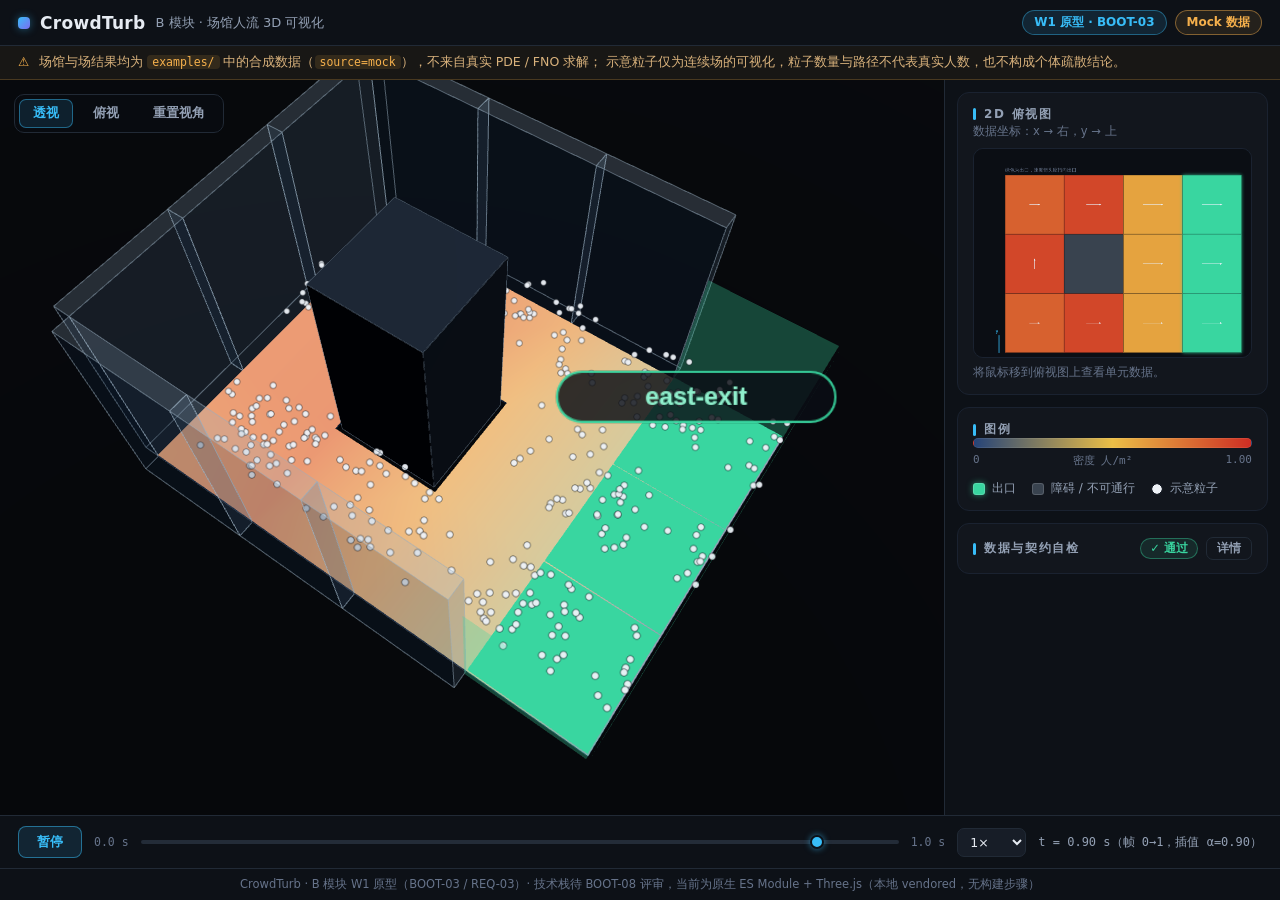
==== apps/web/prototype/index.html @ aa918a08 "feat: B 模块 W1 可视化原型（BOOT-03 / REQ-03） 读取 examples/ 的 Mock 场馆与场结果，交付可演示可视化页面： - 3D 场馆（半透明墙体、障碍、出口高亮）、" ====
<!DOCTYPE html>
<html lang="zh-CN">
<head>
  <meta charset="UTF-8" />
  <meta name="viewport" content="width=device-width, initial-scale=1.0" />
  <title>CrowdTurb — B 模块可视化原型（Mock 数据）</title>
  <link rel="stylesheet" href="./style.css" />
  <script type="importmap">
    {
      "imports": {
        "three": "./lib/three.module.js",
        "three/addons/": "./lib/"
      }
    }
  </script>
</head>
<body>
  <header class="app-header">
    <div class="brand">
      <span class="brand-mark" aria-hidden="true"></span>
      <span class="brand-name">CrowdTurb</span>
      <span class="brand-sub">B 模块 · 场馆人流 3D 可视化</span>
    </div>
    <div class="header-badges">
      <span class="badge badge-w1">W1 原型 · BOOT-03</span>
      <span class="badge badge-mock">Mock 数据</span>
    </div>
  </header>

  <div class="mock-banner" role="note">
    <span class="mock-banner-icon" aria-hidden="true">⚠</span>
    <span>
      场馆与场结果均为 <code>examples/</code> 中的合成数据（<code>source=mock</code>），不来自真实 PDE / FNO 求解；
      示意粒子仅为连续场的可视化，粒子数量与路径不代表真实人数，也不构成个体疏散结论。
    </span>
  </div>

  <main class="layout">
    <section id="viewport-3d" class="viewport-3d" aria-label="3D 场馆视图">
      <div class="view-toolbar" role="group" aria-label="视角切换">
        <button id="btn-view-persp" type="button" class="view-btn active">透视</button>
        <button id="btn-view-top" type="button" class="view-btn">俯视</button>
        <button id="btn-view-reset" type="button" class="view-btn">重置视角</button>
      </div>
    </section>

    <aside class="sidebar">
      <div class="panel">
        <h2>2D 俯视图</h2>
        <p class="hint hint-inline">数据坐标：x → 右，y → 上</p>
        <canvas id="view-2d" width="640" height="480"></canvas>
        <p id="cell-info" class="hint">将鼠标移到俯视图上查看单元数据。</p>
      </div>

      <div class="panel">
        <h2>图例</h2>
        <div class="legend-gradient">
          <span id="legend-threshold" class="legend-notch" hidden></span>
        </div>
        <div class="legend-scale-labels">
          <span>0</span>
          <span>密度 人/m²</span>
          <span id="legend-dmax">—</span>
        </div>
        <div class="legend-items">
          <div class="legend-item"><span class="swatch exit"></span>出口</div>
          <div class="legend-item"><span class="swatch obstacle"></span>障碍 / 不可通行</div>
          <div class="legend-item"><span class="swatch particle"></span>示意粒子</div>
        </div>
      </div>

      <div class="panel">
        <div class="panel-head-row">
          <h2>数据与契约自检</h2>
          <span id="status-summary" class="status-badge ok">…</span>
          <button id="status-toggle" type="button" class="btn-ghost" aria-expanded="false">详情</button>
        </div>
        <ul id="status" class="status-list hidden"><li class="pending">正在加载 Mock 数据…</li></ul>
      </div>
    </aside>
  </main>

  <div class="controls-bar">
    <button id="btn-play" type="button" class="btn-primary">暂停</button>
    <span id="time-min" class="time-bound">0.0 s</span>
    <input id="timeline" type="range" min="0" max="1000" step="1" value="0" aria-label="时间轴" />
    <span id="time-max" class="time-bound">1.0 s</span>
    <select id="speed" aria-label="播放倍速">
      <option value="0.5">0.5×</option>
      <option value="1" selected>1×</option>
      <option value="2">2×</option>
      <option value="4">4×</option>
    </select>
    <span id="time-label" class="time-label">t = 0.00 s</span>
  </div>

  <footer class="page-footer">
    CrowdTurb · B 模块 W1 原型（BOOT-03 / REQ-03）· 技术栈待 BOOT-08 评审，当前为原生 ES Module + Three.js（本地 vendored，无构建步骤）
  </footer>

  <script type="module" src="./main.js"></script>
</body>
</html>
---- apps/web/prototype/style.css ----
/* CrowdTurb — B 模块 W1 原型样式（仅表现层；数据与契约逻辑在 main.js）
   配色板（评审建议）：出口 #39D6A0 / 低密度 #5378B5 / 中密度 #E4B85C / 高密度 #E16E64 */

:root {
  --bg: #0a0d12;
  --bg-raised: #0d1117;
  --panel: #12161d;
  --border: #212a36;
  --border-soft: #1a2230;
  --text: #e6ebf2;
  --text-dim: #93a0b4;
  --text-faint: #66738a;
  --accent: #38bdf8;
  --accent-soft: rgba(56, 189, 248, 0.12);
  --green: #39d6a0;           /* 出口色（评审建议色板） */
  --amber: #f5b04c;
  --danger: #ff6b6b;
  --alarm: #ff483d;           /* 警示色：仅超过阈值的部分使用 */
  --radius: 12px;
  --font: "Segoe UI", "PingFang SC", "Microsoft YaHei", system-ui, sans-serif;
  --mono: ui-monospace, "Cascadia Code", Consolas, monospace;
}

* {
  box-sizing: border-box;
}

html,
body {
  height: 100%;
}

body {
  margin: 0;
  display: flex;
  flex-direction: column;
  font-family: var(--font);
  font-size: 14px;
  background: var(--bg);
  color: var(--text);
}

.hidden {
  display: none !important;
}

/* ---------- 顶栏 ---------- */

.app-header {
  display: flex;
  align-items: center;
  justify-content: space-between;
  gap: 12px;
  padding: 10px 18px;
  background: var(--bg-raised);
  border-bottom: 1px solid var(--border);
  flex: none;
}

.brand {
  display: flex;
  align-items: center;
  gap: 10px;
  min-width: 0;
}

.brand-mark {
  width: 12px;
  height: 12px;
  border-radius: 4px;
  background: linear-gradient(135deg, var(--accent), #7c6cf0);
  box-shadow: 0 0 8px rgba(56, 189, 248, 0.45);
  flex: none;
}

.brand-name {
  font-size: 17px;
  font-weight: 700;
  letter-spacing: 0.3px;
}

.brand-sub {
  font-size: 13px;
  font-weight: 400;
  color: var(--text-dim);
  white-space: nowrap;
  overflow: hidden;
  text-overflow: ellipsis;
}

.header-badges {
  display: flex;
  gap: 8px;
  flex: none;
}

.badge {
  padding: 3px 11px;
  border-radius: 999px;
  font-size: 12px;
  font-weight: 600;
  border: 1px solid;
  white-space: nowrap;
}

.badge-w1 {
  color: var(--accent);
  border-color: rgba(56, 189, 248, 0.4);
  background: var(--accent-soft);
}

.badge-mock {
  color: var(--amber);
  border-color: rgba(245, 176, 76, 0.45);
  background: rgba(245, 176, 76, 0.1);
}

/* ---------- Mock 声明条（NFR-04：结果诚实） ---------- */

.mock-banner {
  display: flex;
  align-items: center;
  gap: 10px;
  padding: 7px 18px;
  font-size: 12.5px;
  line-height: 1.5;
  color: #d9b27c;
  background: rgba(245, 176, 76, 0.06);
  border-bottom: 1px solid rgba(245, 176, 76, 0.22);
  flex: none;
}

.mock-banner-icon {
  flex: none;
  color: var(--amber);
  font-weight: 700;
}

.mock-banner code {
  color: var(--amber);
  background: rgba(245, 176, 76, 0.12);
  padding: 0 5px;
  border-radius: 4px;
  font-family: var(--mono);
  font-size: 11.5px;
}

/* ---------- 主布局：3D 主视图居左占主要区域，辅助信息集中于右侧 ---------- */

.layout {
  flex: 1;
  display: flex;
  min-height: 0;
}

.viewport-3d {
  flex: 1;
  position: relative;
  min-width: 0;
  background:
    radial-gradient(1100px 700px at 28% 18%, #182231 0%, rgba(24, 34, 49, 0) 60%),
    radial-gradient(900px 600px at 78% 85%, #131a26 0%, rgba(19, 26, 38, 0) 55%),
    var(--bg);
}

.viewport-3d canvas {
  display: block;
}

.view-toolbar {
  position: absolute;
  top: 14px;
  left: 14px;
  z-index: 5;
  display: flex;
  gap: 6px;
  padding: 4px;
  border-radius: 10px;
  background: rgba(10, 13, 18, 0.72);
  border: 1px solid var(--border);
  backdrop-filter: blur(6px);
}

.view-btn {
  padding: 5px 13px;
  border: 1px solid transparent;
  border-radius: 7px;
  background: transparent;
  color: var(--text-dim);
  font-family: var(--font);
  font-size: 12.5px;
  font-weight: 600;
  cursor: pointer;
  transition: color 0.15s, background 0.15s, border-color 0.15s;
}

.view-btn:hover {
  color: var(--text);
  background: rgba(255, 255, 255, 0.06);
}

.view-btn.active {
  color: var(--accent);
  border-color: rgba(56, 189, 248, 0.45);
  background: var(--accent-soft);
}

/* ---------- 右侧栏 ---------- */

.sidebar {
  width: 336px;
  flex: none;
  display: flex;
  flex-direction: column;
  gap: 12px;
  padding: 12px;
  overflow-y: auto;
  background: var(--bg-raised);
  border-left: 1px solid var(--border);
}

.sidebar::-webkit-scrollbar {
  width: 8px;
}

.sidebar::-webkit-scrollbar-thumb {
  background: #242e3c;
  border-radius: 4px;
}

.panel {
  background: var(--panel);
  border: 1px solid var(--border-soft);
  border-radius: var(--radius);
  padding: 13px 15px;
}

.panel h2 {
  display: flex;
  align-items: center;
  gap: 8px;
  margin: 0;
  font-size: 12px;
  font-weight: 700;
  letter-spacing: 0.14em;
  text-transform: uppercase;
  color: var(--text-dim);
}

.panel h2::before {
  content: "";
  width: 3px;
  height: 12px;
  border-radius: 2px;
  background: var(--accent);
  flex: none;
}

.panel-head-row {
  display: flex;
  align-items: center;
  gap: 8px;
}

.panel-head-row h2 {
  flex: 1;
  min-width: 0;
}

/* ---------- 自检状态 ---------- */

.status-list {
  list-style: none;
  margin: 10px 0 0;
  padding: 0;
  display: flex;
  flex-direction: column;
  gap: 7px;
  font-size: 13px;
  line-height: 1.5;
}

.status-list li {
  display: flex;
  align-items: flex-start;
  gap: 9px;
  color: var(--text-dim);
}

.status-list li.pending {
  color: var(--text-faint);
  font-style: italic;
}

.dot {
  flex: none;
  width: 16px;
  height: 16px;
  border-radius: 50%;
  font-size: 11px;
  font-weight: 700;
  line-height: 16px;
  text-align: center;
  margin-top: 1px;
}

.dot.ok {
  color: var(--green);
  background: rgba(57, 214, 160, 0.12);
  box-shadow: inset 0 0 0 1px rgba(57, 214, 160, 0.4);
}

.dot.fail {
  color: var(--danger);
  background: rgba(255, 107, 107, 0.12);
  box-shadow: inset 0 0 0 1px rgba(255, 107, 107, 0.4);
}

.dot.info {
  color: var(--text-dim);
  background: rgba(147, 160, 180, 0.1);
  box-shadow: inset 0 0 0 1px rgba(147, 160, 180, 0.3);
}

.status-badge {
  padding: 2px 9px;
  border-radius: 999px;
  font-size: 11.5px;
  font-weight: 600;
  border: 1px solid;
  white-space: nowrap;
}

.status-badge.ok {
  color: var(--green);
  border-color: rgba(57, 214, 160, 0.4);
  background: rgba(57, 214, 160, 0.1);
}

.status-badge.warn {
  color: var(--amber);
  border-color: rgba(245, 176, 76, 0.45);
  background: rgba(245, 176, 76, 0.1);
}

.status-badge.fail {
  color: var(--danger);
  border-color: rgba(255, 107, 107, 0.4);
  background: rgba(255, 107, 107, 0.1);
}

.btn-ghost {
  padding: 3px 10px;
  border: 1px solid var(--border);
  border-radius: 7px;
  background: transparent;
  color: var(--text-dim);
  font-family: var(--font);
  font-size: 11.5px;
  font-weight: 600;
  cursor: pointer;
  transition: color 0.15s, background 0.15s;
}

.btn-ghost:hover {
  color: var(--text);
  background: rgba(255, 255, 255, 0.06);
}

/* ---------- 底部播放横栏 ---------- */

.controls-bar {
  flex: none;
  display: flex;
  align-items: center;
  gap: 12px;
  padding: 10px 18px;
  background: var(--bg-raised);
  border-top: 1px solid var(--border);
}

.btn-primary {
  flex: none;
  padding: 6px 18px;
  border: 1px solid rgba(56, 189, 248, 0.5);
  border-radius: 8px;
  background: var(--accent-soft);
  color: var(--accent);
  font-family: var(--font);
  font-size: 13px;
  font-weight: 600;
  cursor: pointer;
  transition: background 0.15s;
}

.btn-primary:hover {
  background: rgba(56, 189, 248, 0.2);
}

#speed {
  flex: none;
  padding: 5px 8px;
  border: 1px solid var(--border);
  border-radius: 7px;
  background: #171d27;
  color: var(--text);
  font-family: var(--font);
  font-size: 12.5px;
  cursor: pointer;
}

.time-bound {
  flex: none;
  font-family: var(--mono);
  font-size: 11.5px;
  color: var(--text-faint);
}

.time-label {
  flex: none;
  font-family: var(--mono);
  font-size: 12px;
  color: var(--text-dim);
  text-align: right;
}

#timeline {
  flex: 1;
  min-width: 120px;
  margin: 0;
  appearance: none;
  -webkit-appearance: none;
  height: 4px;
  border-radius: 2px;
  background: #232c38;
  outline: none;
  cursor: pointer;
}

#timeline::-webkit-slider-thumb {
  appearance: none;
  -webkit-appearance: none;
  width: 14px;
  height: 14px;
  border-radius: 50%;
  background: var(--accent);
  border: 2px solid #0d1117;
  box-shadow: 0 0 6px rgba(56, 189, 248, 0.6);
}

#timeline::-moz-range-thumb {
  width: 14px;
  height: 14px;
  border-radius: 50%;
  background: var(--accent);
  border: 2px solid #0d1117;
  box-shadow: 0 0 6px rgba(56, 189, 248, 0.6);
}

.hint {
  margin: 6px 0 0;
  font-size: 11.5px;
  line-height: 1.5;
  color: var(--text-faint);
}

.hint-inline {
  margin: 0 0 8px;
}

/* ---------- 2D 俯视图 ---------- */

#view-2d {
  display: block;
  width: 100%;
  height: auto;
  border: 1px solid var(--border-soft);
  border-radius: 10px;
  cursor: crosshair;
}

/* ---------- 图例 ---------- */

.legend-gradient {
  position: relative;
  height: 10px;
  border-radius: 5px;
  background: linear-gradient(90deg, #264478 0%, #ebbe46 50%, #cd2d23 100%);
  border: 1px solid rgba(255, 255, 255, 0.08);
}

.legend-notch {
  position: absolute;
  top: -3px;
  bottom: -3px;
  width: 3px;
  transform: translateX(-50%);
  border-radius: 2px;
  background: #ffffff;
  box-shadow: 0 0 5px rgba(255, 72, 61, 0.95);
}

.legend-scale-labels {
  display: flex;
  justify-content: space-between;
  margin-top: 5px;
  font-size: 11px;
  color: var(--text-faint);
  font-family: var(--mono);
}

.legend-items {
  display: flex;
  flex-wrap: wrap;
  gap: 8px 16px;
  margin-top: 12px;
}

.legend-item {
  display: flex;
  align-items: center;
  gap: 7px;
  font-size: 12px;
  color: var(--text-dim);
}

.swatch {
  width: 12px;
  height: 12px;
  border-radius: 3px;
  border: 1px solid rgba(255, 255, 255, 0.15);
  flex: none;
}

.swatch.exit {
  background: var(--green);
  box-shadow: 0 0 6px rgba(57, 214, 160, 0.6);
}

.swatch.obstacle {
  background: #39434f;
}

.swatch.particle {
  background: radial-gradient(circle, #eef2f7 0 52%, #181d26 58% 72%, transparent 73%);
  border: none;
  border-radius: 50%;
}

/* ---------- 页脚 ---------- */

.page-footer {
  flex: none;
  padding: 8px 18px;
  text-align: center;
  font-size: 11.5px;
  color: var(--text-faint);
  background: var(--bg-raised);
  border-top: 1px solid var(--border);
}
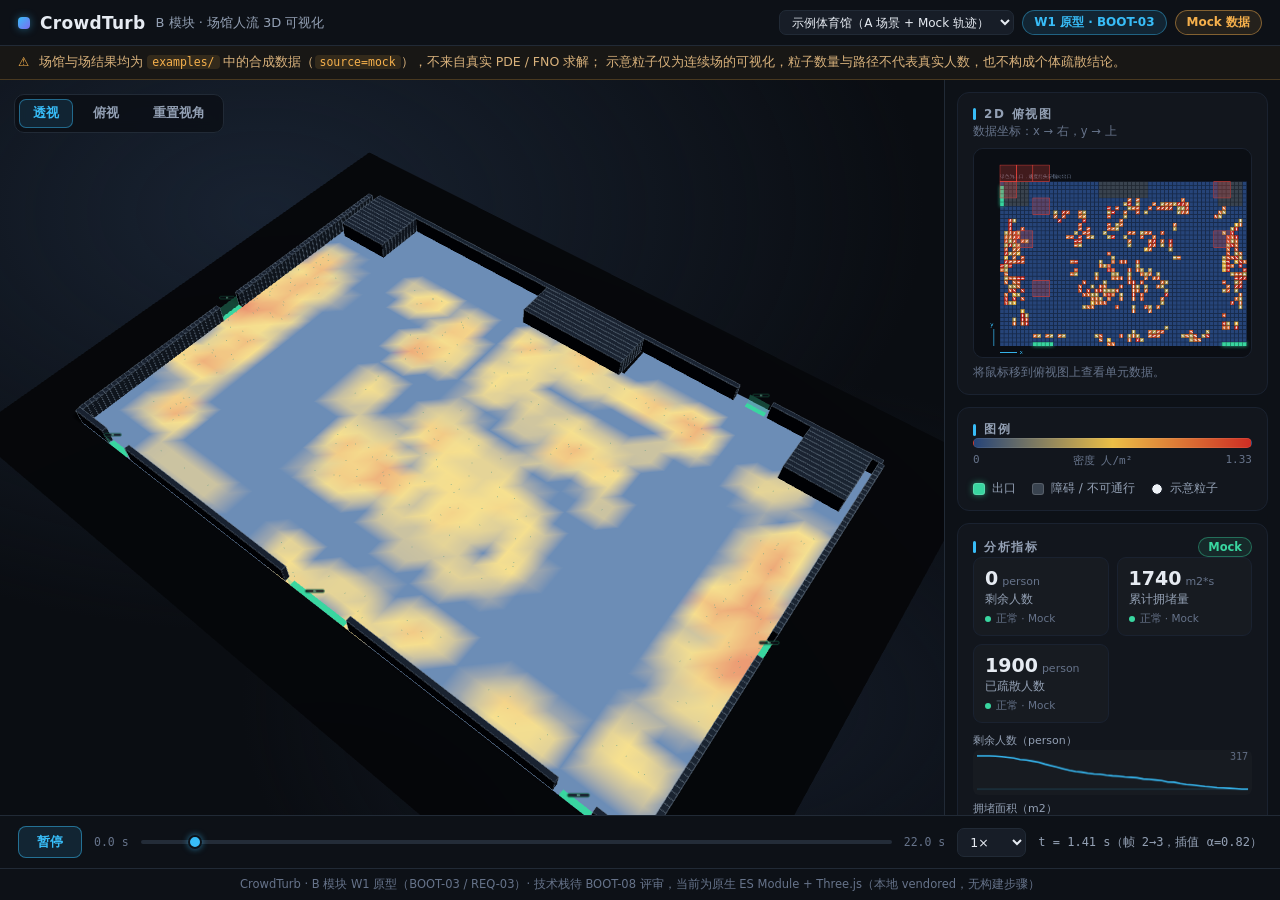
==== commit 75b8a6b4: "feat: B 接入 A 场景与 C/D 数据（轨迹回放 + 指标面板） 数据适配层（adapters.js）把多种来源统一成内部表示，渲染层不再关心原始格式： - W1 旧格式 scene + fi" ====
--- a/apps/web/prototype/index.html
+++ b/apps/web/prototype/index.html
@@ -22,6 +22,10 @@
       <span class="brand-sub">B 模块 · 场馆人流 3D 可视化</span>
     </div>
     <div class="header-badges">
+      <select id="dataset-select" aria-label="数据集" title="切换数据集">
+        <option value="gym">示例体育馆（A 场景 + Mock 轨迹）</option>
+        <option value="legacy-mock">W1 Mock 小样例（4×3）</option>
+      </select>
       <span class="badge badge-w1">W1 原型 · BOOT-03</span>
       <span class="badge badge-mock">Mock 数据</span>
     </div>
@@ -69,6 +73,16 @@
         </div>
       </div>
 
+      <div class="panel" id="analysis-panel">
+        <div class="panel-head-row">
+          <h2>分析指标</h2>
+          <span id="analysis-source" class="status-badge">—</span>
+        </div>
+        <div id="analysis-body" class="analysis-body">
+          <p class="hint">正在加载分析结果…</p>
+        </div>
+      </div>
+
       <div class="panel">
         <div class="panel-head-row">
           <h2>数据与契约自检</h2>
--- a/apps/web/prototype/style.css
+++ b/apps/web/prototype/style.css
@@ -145,6 +145,17 @@
   font-size: 11.5px;
 }
 
+#dataset-select {
+  padding: 3px 8px;
+  border: 1px solid var(--border);
+  border-radius: 7px;
+  background: #171d27;
+  color: var(--text);
+  font-family: var(--font);
+  font-size: 12px;
+  cursor: pointer;
+}
+
 /* ---------- 主布局：3D 主视图居左占主要区域，辅助信息集中于右侧 ---------- */
 
 .layout {
@@ -547,6 +558,93 @@
   border-radius: 50%;
 }
 
+/* ---------- 分析指标面板 ---------- */
+
+.analysis-body {
+  display: flex;
+  flex-direction: column;
+  gap: 10px;
+}
+
+.metric-grid {
+  display: grid;
+  grid-template-columns: repeat(2, 1fr);
+  gap: 8px;
+}
+
+.metric-card {
+  padding: 9px 11px;
+  border: 1px solid var(--border-soft);
+  border-radius: 9px;
+  background: rgba(255, 255, 255, 0.02);
+}
+
+.metric-value {
+  font-size: 19px;
+  font-weight: 700;
+  color: var(--text);
+  font-variant-numeric: tabular-nums;
+  line-height: 1.2;
+}
+
+.metric-unit {
+  font-size: 11px;
+  font-weight: 400;
+  color: var(--text-faint);
+  margin-left: 4px;
+}
+
+.metric-label {
+  margin-top: 2px;
+  font-size: 11.5px;
+  color: var(--text-dim);
+}
+
+.metric-meta {
+  display: flex;
+  align-items: center;
+  gap: 5px;
+  margin-top: 5px;
+  font-size: 10.5px;
+  color: var(--text-faint);
+}
+
+.dot-inline {
+  width: 6px;
+  height: 6px;
+  border-radius: 50%;
+  flex: none;
+}
+
+.dot-inline.ok { background: var(--green); }
+.dot-inline.warn { background: var(--amber); }
+.dot-inline.fail { background: var(--danger); }
+
+.series-wrap {
+  display: flex;
+  flex-direction: column;
+  gap: 6px;
+}
+
+.series-title {
+  font-size: 11px;
+  color: var(--text-dim);
+  margin-bottom: 2px;
+}
+
+.sparkline {
+  display: block;
+  width: 100%;
+  height: auto;
+  border-radius: 6px;
+  background: rgba(255, 255, 255, 0.02);
+}
+
+.hotspot-summary {
+  font-size: 11px;
+  color: var(--text-faint);
+}
+
 /* ---------- 页脚 ---------- */
 
 .page-footer {
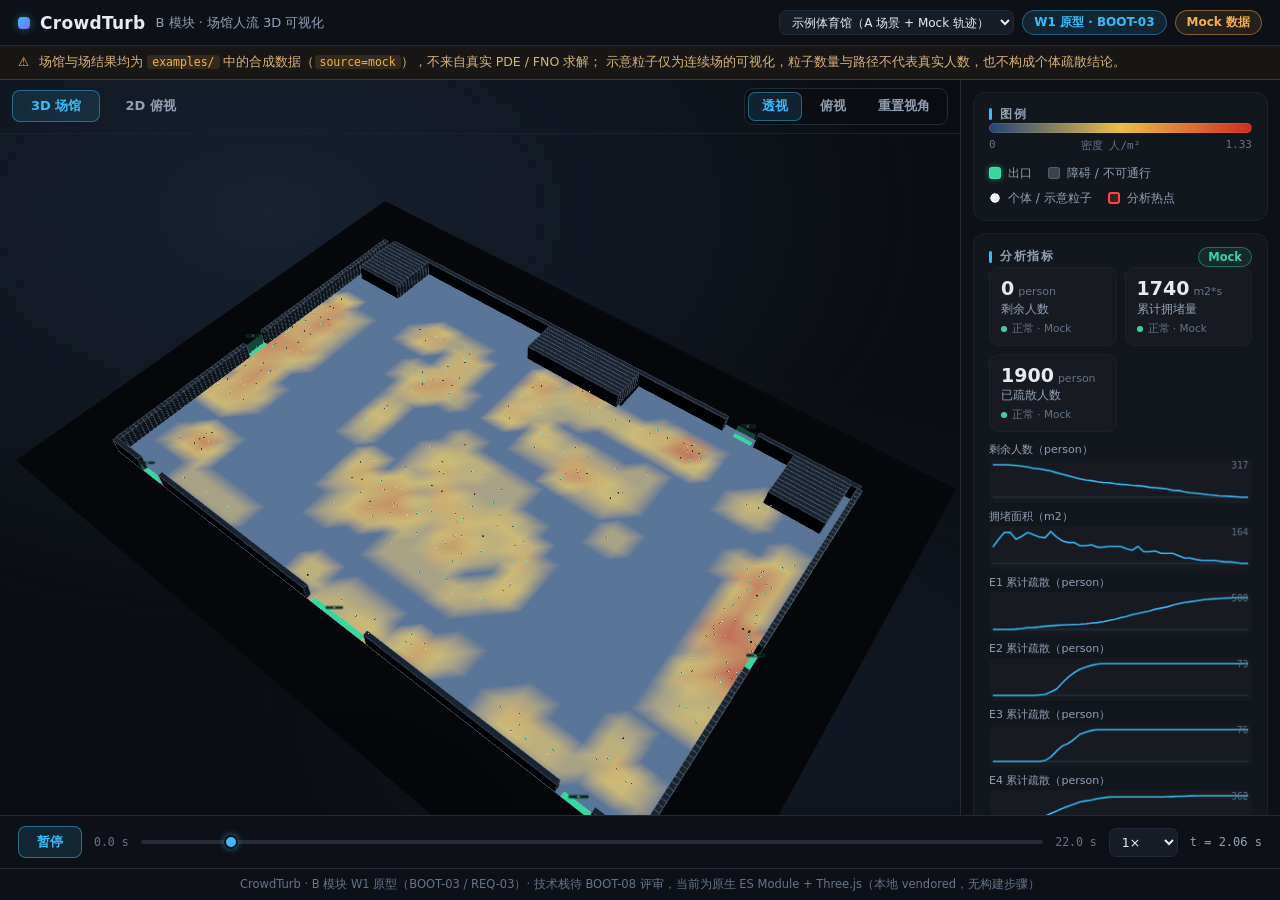
==== commit 17cbc83e: "fix: 修复播放卡死；3D/2D 切换、粒子可见性与热点越界 卡死原因（页面播放数十秒后冻结）： - 每帧 lerpMatrix/lerpVelocity 新建数千个数组对象，长时间运行后 GC 压" ====
--- a/apps/web/prototype/index.html
+++ b/apps/web/prototype/index.html
@@ -40,22 +40,27 @@
   </div>
 
   <main class="layout">
-    <section id="viewport-3d" class="viewport-3d" aria-label="3D 场馆视图">
-      <div class="view-toolbar" role="group" aria-label="视角切换">
-        <button id="btn-view-persp" type="button" class="view-btn active">透视</button>
-        <button id="btn-view-top" type="button" class="view-btn">俯视</button>
-        <button id="btn-view-reset" type="button" class="view-btn">重置视角</button>
+    <section class="stage">
+      <div class="stage-tabs" role="tablist" aria-label="视图切换">
+        <button id="tab-3d" type="button" role="tab" class="stage-tab active" aria-selected="true" aria-controls="viewport-3d">3D 场馆</button>
+        <button id="tab-2d" type="button" role="tab" class="stage-tab" aria-selected="false" aria-controls="view-2d-pane">2D 俯视</button>
+        <div class="stage-spacer"></div>
+        <div class="view-toolbar" role="group" aria-label="3D 视角切换">
+          <button id="btn-view-persp" type="button" class="view-btn active">透视</button>
+          <button id="btn-view-top" type="button" class="view-btn">俯视</button>
+          <button id="btn-view-reset" type="button" class="view-btn">重置视角</button>
+        </div>
+      </div>
+
+      <div id="viewport-3d" class="viewport-3d" role="tabpanel" aria-label="3D 场馆视图"></div>
+
+      <div id="view-2d-pane" class="view-2d-pane hidden" role="tabpanel">
+        <canvas id="view-2d" width="1200" height="900"></canvas>
+        <p id="cell-info" class="hint cell-info-bar">将鼠标移到俯视图上查看单元数据。</p>
       </div>
     </section>
 
     <aside class="sidebar">
-      <div class="panel">
-        <h2>2D 俯视图</h2>
-        <p class="hint hint-inline">数据坐标：x → 右，y → 上</p>
-        <canvas id="view-2d" width="640" height="480"></canvas>
-        <p id="cell-info" class="hint">将鼠标移到俯视图上查看单元数据。</p>
-      </div>
-
       <div class="panel">
         <h2>图例</h2>
         <div class="legend-gradient">
@@ -69,7 +74,8 @@
         <div class="legend-items">
           <div class="legend-item"><span class="swatch exit"></span>出口</div>
           <div class="legend-item"><span class="swatch obstacle"></span>障碍 / 不可通行</div>
-          <div class="legend-item"><span class="swatch particle"></span>示意粒子</div>
+          <div class="legend-item"><span class="swatch particle"></span>个体 / 示意粒子</div>
+          <div class="legend-item"><span class="swatch hotspot"></span>分析热点</div>
         </div>
       </div>
 
--- a/apps/web/prototype/style.css
+++ b/apps/web/prototype/style.css
@@ -156,7 +156,7 @@
   cursor: pointer;
 }
 
-/* ---------- 主布局：3D 主视图居左占主要区域，辅助信息集中于右侧 ---------- */
+/* ---------- 主布局：舞台（3D/2D 切换）+ 右侧栏 ---------- */
 
 .layout {
   flex: 1;
@@ -164,32 +164,104 @@
   min-height: 0;
 }
 
-.viewport-3d {
+.stage {
   flex: 1;
-  position: relative;
   min-width: 0;
+  display: flex;
+  flex-direction: column;
   background:
     radial-gradient(1100px 700px at 28% 18%, #182231 0%, rgba(24, 34, 49, 0) 60%),
     radial-gradient(900px 600px at 78% 85%, #131a26 0%, rgba(19, 26, 38, 0) 55%),
     var(--bg);
 }
 
+.stage-tabs {
+  flex: none;
+  display: flex;
+  align-items: center;
+  gap: 6px;
+  padding: 8px 12px;
+  border-bottom: 1px solid var(--border-soft);
+}
+
+.stage-spacer {
+  flex: 1;
+}
+
+.stage-tab {
+  padding: 6px 18px;
+  border: 1px solid transparent;
+  border-radius: 8px;
+  background: transparent;
+  color: var(--text-dim);
+  font-family: var(--font);
+  font-size: 13px;
+  font-weight: 600;
+  cursor: pointer;
+  transition: color 0.15s, background 0.15s, border-color 0.15s;
+}
+
+.stage-tab:hover {
+  color: var(--text);
+  background: rgba(255, 255, 255, 0.05);
+}
+
+.stage-tab.active {
+  color: var(--accent);
+  border-color: rgba(56, 189, 248, 0.45);
+  background: var(--accent-soft);
+}
+
+.viewport-3d {
+  flex: 1;
+  position: relative;
+  min-height: 0;
+}
+
 .viewport-3d canvas {
   display: block;
 }
 
+.view-2d-pane {
+  flex: 1;
+  min-height: 0;
+  display: flex;
+  flex-direction: column;
+  align-items: center;
+  justify-content: center;
+  padding: 12px;
+  gap: 8px;
+}
+
+#view-2d {
+  display: block;
+  max-width: 100%;
+  max-height: calc(100% - 32px);
+  width: auto;
+  height: auto;
+  border: 1px solid var(--border-soft);
+  border-radius: 10px;
+  cursor: crosshair;
+}
+
+.cell-info-bar {
+  flex: none;
+  margin: 0;
+  font-family: var(--mono);
+}
+
 .view-toolbar {
-  position: absolute;
-  top: 14px;
-  left: 14px;
-  z-index: 5;
-  display: flex;
-  gap: 6px;
-  padding: 4px;
-  border-radius: 10px;
-  background: rgba(10, 13, 18, 0.72);
+  display: flex;
+  gap: 4px;
+  padding: 3px;
+  border-radius: 9px;
+  background: rgba(10, 13, 18, 0.6);
   border: 1px solid var(--border);
-  backdrop-filter: blur(6px);
+}
+
+/* 切到 2D 时隐藏 3D 视角按钮 */
+.view-toolbar.hidden {
+  display: none;
 }
 
 .view-btn {
@@ -219,7 +291,7 @@
 /* ---------- 右侧栏 ---------- */
 
 .sidebar {
-  width: 336px;
+  width: 320px;
   flex: none;
   display: flex;
   flex-direction: column;
@@ -479,18 +551,7 @@
   margin: 0 0 8px;
 }
 
-/* ---------- 2D 俯视图 ---------- */
-
-#view-2d {
-  display: block;
-  width: 100%;
-  height: auto;
-  border: 1px solid var(--border-soft);
-  border-radius: 10px;
-  cursor: crosshair;
-}
-
-/* ---------- 图例 ---------- */
+/* ---------- 页脚 ---------- */
 
 .legend-gradient {
   position: relative;
@@ -558,6 +619,11 @@
   border-radius: 50%;
 }
 
+.swatch.hotspot {
+  background: rgba(255, 72, 61, 0.2);
+  border: 2px solid #ff483d;
+}
+
 /* ---------- 分析指标面板 ---------- */
 
 .analysis-body {
